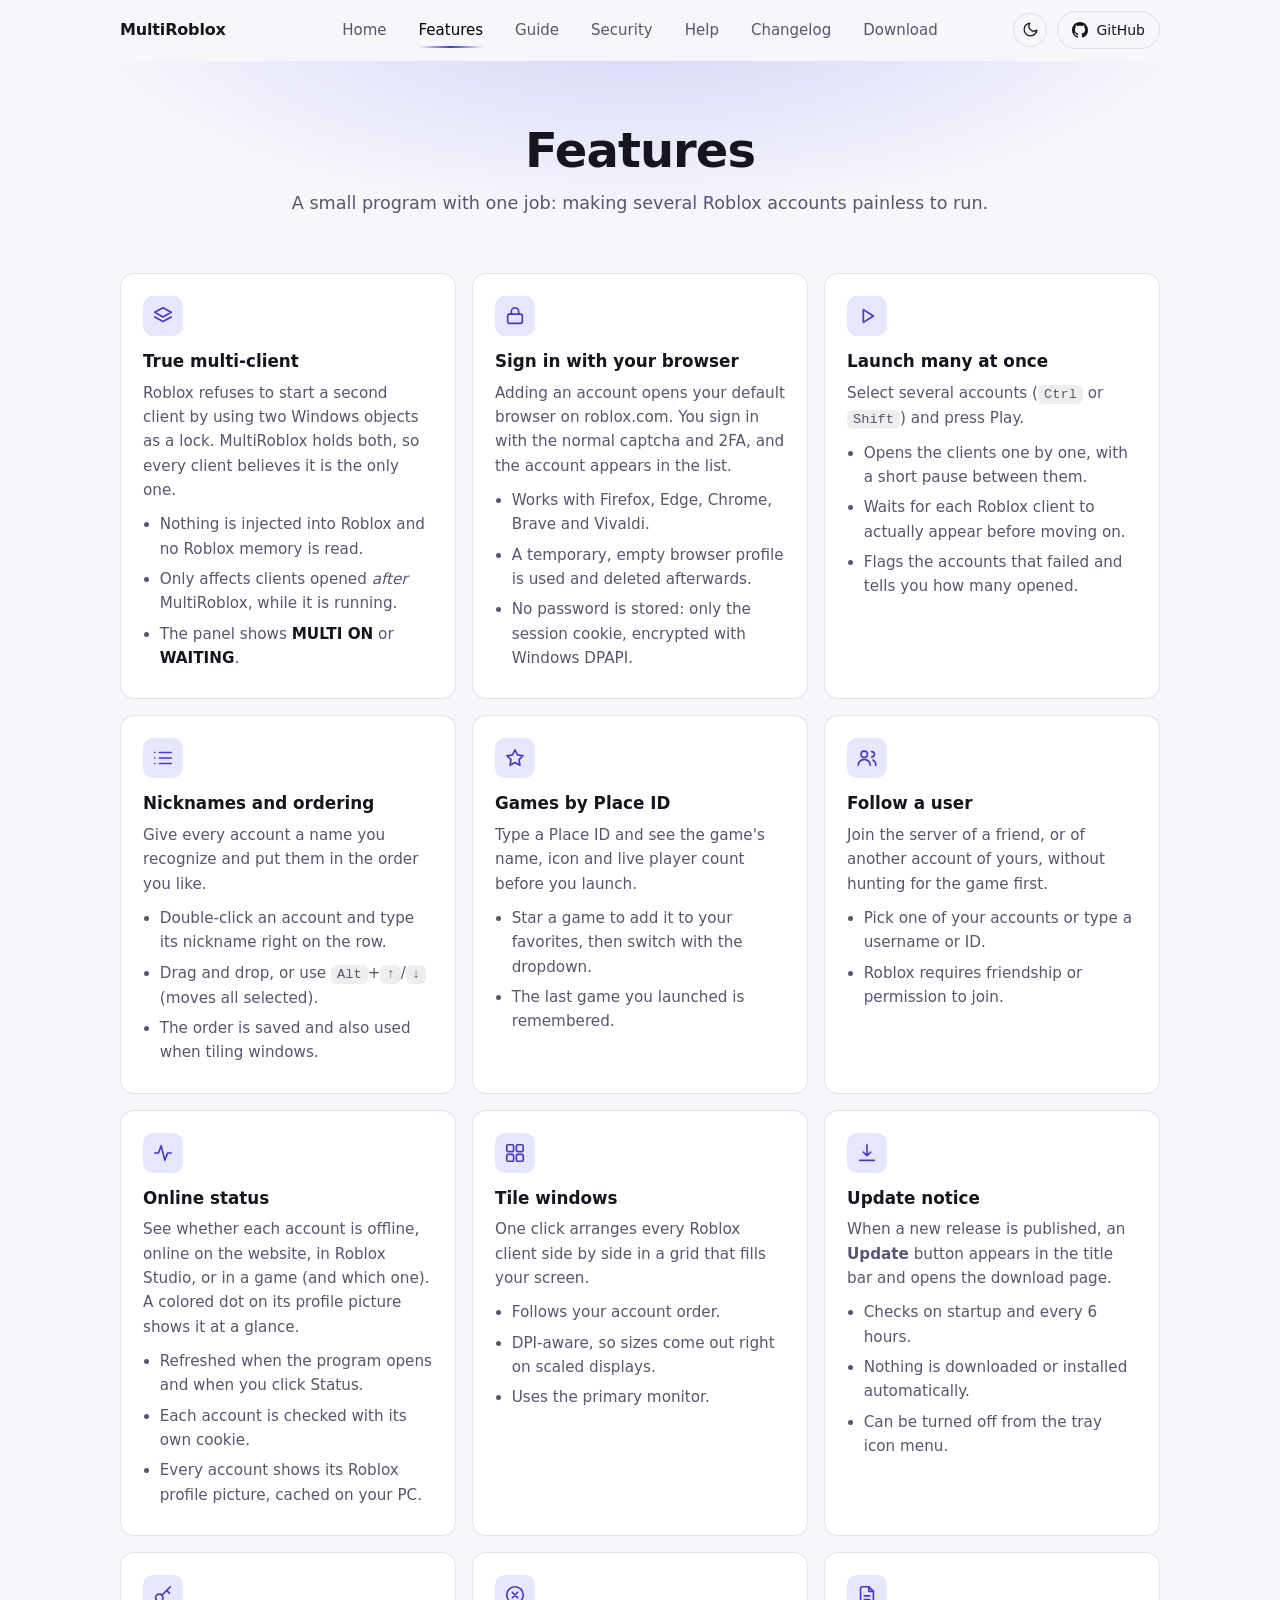
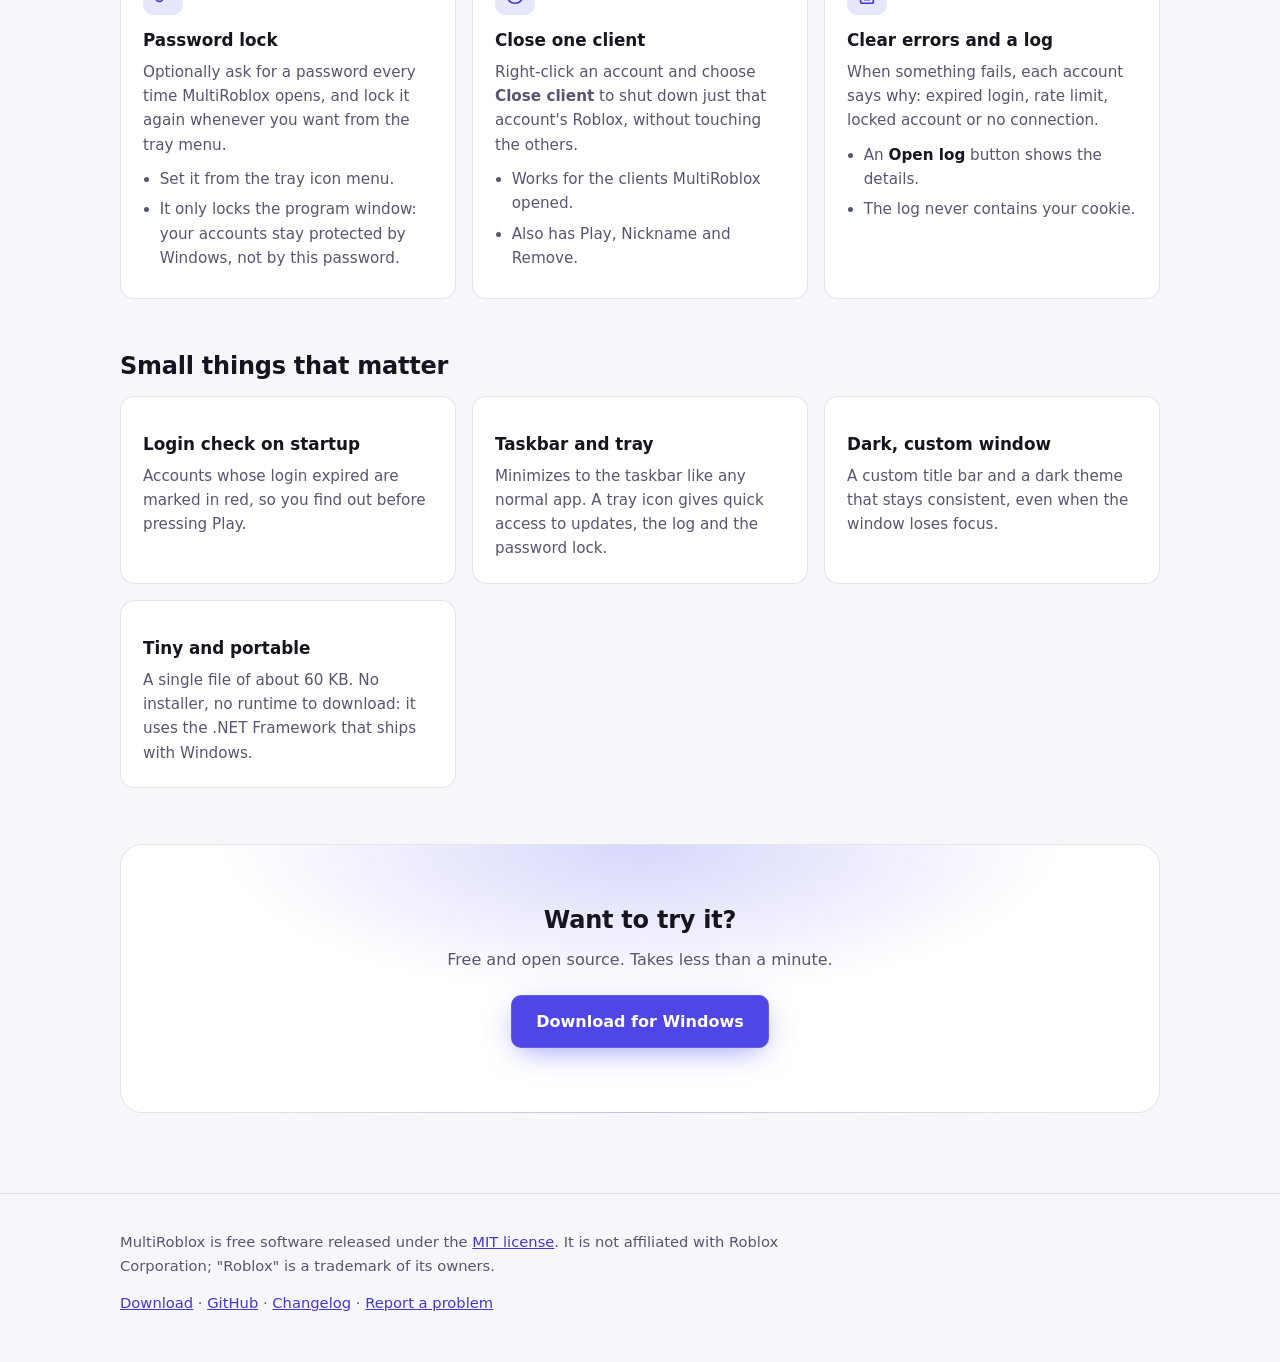
==== docs/features.html @ 62d74011 "Add multi-page website with light mode, changelog and 404 - Pages: Home, Features, Guide, Security, " ====
<!doctype html>
<html lang="en">
<head>
<meta charset="utf-8">
<meta name="viewport" content="width=device-width, initial-scale=1">
<title>Features - MultiRoblox</title>
<meta name="description" content="Everything MultiRoblox does: multi-client, browser sign-in without stored passwords, launching many accounts, nicknames and ordering, games by Place ID, follow user, online status, window tiling and update notices.">
<meta name="theme-color" content="#0b0b10">
<link rel="icon" href="icon.png">
<link rel="canonical" href="https://blnkdev.github.io/MultiRoblox/features.html">
<meta property="og:title" content="MultiRoblox features">
<meta property="og:image" content="https://blnkdev.github.io/MultiRoblox/og.png">
<meta property="og:image:width" content="1200">
<meta property="og:image:height" content="630">
<meta property="og:image:alt" content="MultiRoblox: multi-client launcher and account manager for Roblox">
<meta name="twitter:card" content="summary_large_image">
<meta name="twitter:image" content="https://blnkdev.github.io/MultiRoblox/og.png">
<link rel="stylesheet" href="style.css">
<script>(function(){var d=document.documentElement;d.classList.add('js');var t=null;try{t=localStorage.getItem('theme')}catch(e){}if(t!=='light'&&t!=='dark')t=window.matchMedia&&matchMedia('(prefers-color-scheme: light)').matches?'light':'dark';d.dataset.theme=t})()</script>
</head>

<body>
<header class="site-nav">
  <div class="nav-in">
    <a class="wordmark" href="index.html">MultiRoblox</a>
    <nav id="navlinks" class="links" aria-label="Main">
      <a href="index.html">Home</a>
      <a href="features.html" aria-current="page">Features</a>
      <a href="guide.html">Guide</a>
      <a href="security.html">Security</a>
      <a href="help.html">Help</a>
      <a href="changelog.html">Changelog</a>
      <a href="download.html">Download</a>
    </nav>
    <div class="nav-right">
      <button class="theme-btn" type="button" aria-label="Switch between light and dark theme" title="Switch theme"><svg class="sun" viewBox="0 0 24 24" aria-hidden="true"><circle cx="12" cy="12" r="4"/><path d="M12 2v2M12 20v2M4.93 4.93l1.41 1.41M17.66 17.66l1.41 1.41M2 12h2M20 12h2M4.93 19.07l1.41-1.41M17.66 6.34l1.41-1.41"/></svg><svg class="moon" viewBox="0 0 24 24" aria-hidden="true"><path d="M21 12.8A9 9 0 1 1 11.2 3a7 7 0 0 0 9.8 9.8Z"/></svg></button>
      <a class="gh" href="https://github.com/blnkDev/MultiRoblox"><svg viewBox="0 0 16 16" aria-hidden="true"><path d="M8 0C3.58 0 0 3.58 0 8c0 3.54 2.29 6.53 5.47 7.59.4.07.55-.17.55-.38 0-.19-.01-.82-.01-1.49-2.01.37-2.53-.49-2.69-.94-.09-.23-.48-.94-.82-1.13-.28-.15-.68-.52-.01-.53.63-.01 1.08.58 1.23.82.72 1.21 1.87.87 2.33.66.07-.52.28-.87.51-1.07-1.78-.2-3.64-.89-3.64-3.95 0-.87.31-1.59.82-2.15-.08-.2-.36-1.02.08-2.12 0 0 .67-.21 2.2.82.64-.18 1.32-.27 2-.27.68 0 1.36.09 2 .27 1.53-1.04 2.2-.82 2.2-.82.44 1.1.16 1.92.08 2.12.51.56.82 1.27.82 2.15 0 3.07-1.87 3.75-3.65 3.95.29.25.54.73.54 1.48 0 1.07-.01 1.93-.01 2.2 0 .21.15.46.55.38A8.013 8.013 0 0016 8c0-4.42-3.58-8-8-8z"/></svg><span class="gh-t">GitHub</span></a>
      <button class="menu-btn" type="button" aria-expanded="false" aria-controls="navlinks">Menu</button>
    </div>
  </div>
</header>

<main>
  <div class="page-head">
    <div class="wrap">
      <h1>Features</h1>
      <p>A small program with one job: making several Roblox accounts painless to run.</p>
    </div>
  </div>

  <div class="page-body">
    <div class="wrap">
      <div class="grid">
        <div class="card"><div class="ico"><svg viewBox="0 0 24 24"><path d="M12 3 3 8l9 5 9-5-9-5Z"/><path d="m3 13 9 5 9-5"/></svg></div>
          <h3>True multi-client</h3>
          <p>Roblox refuses to start a second client by using two Windows objects as a lock. MultiRoblox holds both, so every client believes it is the only one.</p>
          <ul><li>Nothing is injected into Roblox and no Roblox memory is read.</li><li>Only affects clients opened <em>after</em> MultiRoblox, while it is running.</li><li>The panel shows <strong>MULTI ON</strong> or <strong>WAITING</strong>.</li></ul></div>

        <div class="card"><div class="ico"><svg viewBox="0 0 24 24"><rect x="4" y="10" width="16" height="10" rx="2"/><path d="M8 10V7a4 4 0 0 1 8 0v3"/></svg></div>
          <h3>Sign in with your browser</h3>
          <p>Adding an account opens your default browser on roblox.com. You sign in with the normal captcha and 2FA, and the account appears in the list.</p>
          <ul><li>Works with Firefox, Edge, Chrome, Brave and Vivaldi.</li><li>A temporary, empty browser profile is used and deleted afterwards.</li><li>No password is stored: only the session cookie, encrypted with Windows DPAPI.</li></ul></div>

        <div class="card"><div class="ico"><svg viewBox="0 0 24 24"><path d="m8 5 11 7-11 7V5Z"/></svg></div>
          <h3>Launch many at once</h3>
          <p>Select several accounts (<code>Ctrl</code> or <code>Shift</code>) and press Play.</p>
          <ul><li>Opens the clients one by one, with a short pause between them.</li><li>Waits for each Roblox client to actually appear before moving on.</li><li>Flags the accounts that failed and tells you how many opened.</li></ul></div>

        <div class="card"><div class="ico"><svg viewBox="0 0 24 24"><path d="M8 6h13M8 12h13M8 18h13"/><path d="M3 6h.01M3 12h.01M3 18h.01"/></svg></div>
          <h3>Nicknames and ordering</h3>
          <p>Give every account a name you recognize and put them in the order you like.</p>
          <ul><li>Double-click an account and type its nickname right on the row.</li><li>Drag and drop, or use <code>Alt</code>+<code>&uarr;</code>/<code>&darr;</code> (moves all selected).</li><li>The order is saved and also used when tiling windows.</li></ul></div>

        <div class="card"><div class="ico"><svg viewBox="0 0 24 24"><path d="m12 3 2.7 5.6 6.1.9-4.4 4.3 1 6.1L12 17l-5.4 2.9 1-6.1L3.2 9.5l6.1-.9L12 3Z"/></svg></div>
          <h3>Games by Place ID</h3>
          <p>Type a Place ID and see the game's name, icon and live player count before you launch.</p>
          <ul><li>Star a game to add it to your favorites, then switch with the dropdown.</li><li>The last game you launched is remembered.</li></ul></div>

        <div class="card"><div class="ico"><svg viewBox="0 0 24 24"><circle cx="9" cy="8" r="3.5"/><path d="M2.5 20a6.5 6.5 0 0 1 13 0"/><path d="M17 11a3 3 0 1 0 0-6M18.5 14.2A6 6 0 0 1 21.5 20"/></svg></div>
          <h3>Follow a user</h3>
          <p>Join the server of a friend, or of another account of yours, without hunting for the game first.</p>
          <ul><li>Pick one of your accounts or type a username or ID.</li><li>Roblox requires friendship or permission to join.</li></ul></div>

        <div class="card"><div class="ico"><svg viewBox="0 0 24 24"><path d="M3 12h4l3-8 4 16 3-8h4"/></svg></div>
          <h3>Online status</h3>
          <p>See whether each account is offline, online on the website, in Roblox Studio, or in a game (and which one). A colored dot on its profile picture shows it at a glance.</p>
          <ul><li>Refreshed when the program opens and when you click Status.</li><li>Each account is checked with its own cookie.</li><li>Every account shows its Roblox profile picture, cached on your PC.</li></ul></div>

        <div class="card"><div class="ico"><svg viewBox="0 0 24 24"><rect x="3" y="3" width="7.5" height="7.5" rx="1.5"/><rect x="13.5" y="3" width="7.5" height="7.5" rx="1.5"/><rect x="3" y="13.5" width="7.5" height="7.5" rx="1.5"/><rect x="13.5" y="13.5" width="7.5" height="7.5" rx="1.5"/></svg></div>
          <h3>Tile windows</h3>
          <p>One click arranges every Roblox client side by side in a grid that fills your screen.</p>
          <ul><li>Follows your account order.</li><li>DPI-aware, so sizes come out right on scaled displays.</li><li>Uses the primary monitor.</li></ul></div>

        <div class="card"><div class="ico"><svg viewBox="0 0 24 24"><path d="M12 3v12m0 0-4-4m4 4 4-4"/><path d="M4 20h16"/></svg></div>
          <h3>Update notice</h3>
          <p>When a new release is published, an <strong>Update</strong> button appears in the title bar and opens the download page.</p>
          <ul><li>Checks on startup and every 6 hours.</li><li>Nothing is downloaded or installed automatically.</li><li>Can be turned off from the tray icon menu.</li></ul></div>
        <div class="card"><div class="ico"><svg viewBox="0 0 24 24"><circle cx="8" cy="15" r="4"/><path d="m11 12 9-9M16 7l3 3"/></svg></div>
          <h3>Password lock</h3>
          <p>Optionally ask for a password every time MultiRoblox opens, and lock it again whenever you want from the tray menu.</p>
          <ul><li>Set it from the tray icon menu.</li><li>It only locks the program window: your accounts stay protected by Windows, not by this password.</li></ul></div>

        <div class="card"><div class="ico"><svg viewBox="0 0 24 24"><circle cx="12" cy="12" r="9"/><path d="m9 9 6 6M15 9l-6 6"/></svg></div>
          <h3>Close one client</h3>
          <p>Right-click an account and choose <strong>Close client</strong> to shut down just that account's Roblox, without touching the others.</p>
          <ul><li>Works for the clients MultiRoblox opened.</li><li>Also has Play, Nickname and Remove.</li></ul></div>

        <div class="card"><div class="ico"><svg viewBox="0 0 24 24"><path d="M14 3H7a2 2 0 0 0-2 2v14a2 2 0 0 0 2 2h10a2 2 0 0 0 2-2V8l-5-5Z"/><path d="M14 3v5h5M9 13h6M9 17h6"/></svg></div>
          <h3>Clear errors and a log</h3>
          <p>When something fails, each account says why: expired login, rate limit, locked account or no connection.</p>
          <ul><li>An <strong>Open log</strong> button shows the details.</li><li>The log never contains your cookie.</li></ul></div>
      </div>

      <h2>Small things that matter</h2>
      <div class="grid">
        <div class="card"><h3>Login check on startup</h3><p>Accounts whose login expired are marked in red, so you find out before pressing Play.</p></div>
        <div class="card"><h3>Taskbar and tray</h3><p>Minimizes to the taskbar like any normal app. A tray icon gives quick access to updates, the log and the password lock.</p></div>
        <div class="card"><h3>Dark, custom window</h3><p>A custom title bar and a dark theme that stays consistent, even when the window loses focus.</p></div>
        <div class="card"><h3>Tiny and portable</h3><p>A single file of about 60 KB. No installer, no runtime to download: it uses the .NET Framework that ships with Windows.</p></div>
      </div>

      <div style="margin-top:56px"><div class="cta-band">
        <h2>Want to try it?</h2>
        <p>Free and open source. Takes less than a minute.</p>
        <a class="btn" data-dl href="https://github.com/blnkDev/MultiRoblox/releases/latest">Download for Windows</a>
      </div></div>
    </div>
  </div>
</main>

<footer>
  <div class="wrap">
    <p>MultiRoblox is free software released under the <a href="https://github.com/blnkDev/MultiRoblox/blob/main/LICENSE">MIT license</a>. It is not affiliated with Roblox Corporation; "Roblox" is a trademark of its owners.</p>
    <p><a href="download.html">Download</a> &middot; <a href="https://github.com/blnkDev/MultiRoblox">GitHub</a> &middot; <a href="changelog.html">Changelog</a> &middot; <a href="https://github.com/blnkDev/MultiRoblox/issues">Report a problem</a></p>
  </div>
</footer>
<script src="site.js" defer></script>
</body>
</html>
---- docs/style.css ----
:root {
  --bg: #0b0b10;
  --bg2: #101017;
  --card: #15151d;
  --line: rgba(255, 255, 255, .08);
  --text: #ececf4;
  --muted: #a0a0b8;
  --accent: #6366f1;
  --accent2: #a5b4fc;
  --btn: #4f46e5;
  --btn-hover: #4338ca;
  --green: #50dc78;
  --warn: #f5a524;
  --strong: #fff;
  --ov: rgba(255, 255, 255, .06);
  --ov2: rgba(255, 255, 255, .07);
  --ov3: rgba(255, 255, 255, .08);
  --line-strong: rgba(255, 255, 255, .22);
  --nav-bg: rgba(11, 11, 16, .8);
  --nav-bg-solid: rgba(11, 11, 16, .97);
  --code-bg: #0e0e15;
  --code-fg: #dcdcf0;
  --shadow-img: rgba(0, 0, 0, .65);
  --glow: rgba(129, 140, 248, .35);
  --glow-nav: rgba(165, 180, 252, .7);
  --panel-a: rgba(255, 255, 255, .035);
  --panel-b: rgba(255, 255, 255, .01);
  --h1-a: #a5b4fc;
  --h1-b: #6366f1;
  --chip-on-bg: rgba(24, 70, 44, .85); --chip-on-fg: var(--green);
  --chip-wait-bg: rgba(80, 56, 20, .85); --chip-wait-fg: #ffaa3c;
  --chip-bad-bg: rgba(120, 30, 30, .6); --chip-bad-fg: #ff8a8a;
  --chip-info-bg: rgba(60, 60, 150, .5); --chip-info-fg: var(--accent2);
  color-scheme: dark;
  --radius: 14px;
}
* { box-sizing: border-box; }
html { scroll-behavior: smooth; }
body {
  margin: 0;
  background: var(--bg);
  color: var(--text);
  font: 16px/1.6 "Segoe UI", system-ui, -apple-system, Roboto, Helvetica, Arial, sans-serif;
  -webkit-font-smoothing: antialiased;
}
a { color: var(--accent2); }
a:hover { color: var(--strong); }
:focus-visible { outline: 2px solid var(--accent2); outline-offset: 3px; border-radius: 6px; }
.wrap { max-width: 1080px; margin: 0 auto; padding: 0 20px; }

/* hero */
.hero {
  position: relative;
  padding: 72px 0 80px;
  background:
    radial-gradient(900px 420px at 15% -10%, rgba(99, 102, 241, .28), transparent 70%),
    radial-gradient(700px 380px at 95% 30%, rgba(129, 140, 248, .14), transparent 70%);
}
.hero .wrap { display: grid; grid-template-columns: 1.1fr .9fr; gap: 48px; align-items: center; }
.eyebrow { color: var(--accent2); font-weight: 600; font-size: 14px; letter-spacing: .08em; text-transform: uppercase; margin: 0 0 14px; }
h1 { font-size: clamp(2.2rem, 5vw, 3.6rem); line-height: 1.08; margin: 0 0 18px; font-weight: 800; letter-spacing: -.02em; }
h1 span { background: linear-gradient(90deg, var(--h1-a), var(--h1-b)); -webkit-background-clip: text; background-clip: text; color: transparent; }
.lead { font-size: 1.15rem; color: var(--muted); max-width: 34em; margin: 0 0 28px; }
.cta { display: flex; flex-wrap: wrap; gap: 12px; margin-bottom: 14px; }
.btn {
  display: inline-block; padding: 13px 24px; border-radius: 10px;
  font-weight: 700; font-size: 1rem; text-decoration: none;
  background: var(--btn); color: #fff; border: 1px solid rgba(255, 255, 255, .12);
  box-shadow: 0 8px 30px -8px rgba(99, 102, 241, .7);
  transition: background .15s, transform .15s;
}
.btn:hover { background: var(--btn-hover); color: #fff; transform: translateY(-1px); }
.btn.ghost { background: transparent; box-shadow: none; border-color: var(--line); color: var(--text); }
.btn.ghost:hover { background: var(--ov); }
.fine { color: var(--muted); font-size: .9rem; margin: 0; }
.shot { justify-self: center; position: relative; }
.shot::before {
  content: ""; position: absolute; inset: -30px; z-index: 0;
  background: radial-gradient(closest-side, rgba(99, 102, 241, .35), transparent);
}
.shot img {
  position: relative; z-index: 1; display: block;
  width: 100%; max-width: 440px; height: auto;
  filter: drop-shadow(0 30px 40px var(--shadow-img));   /* follows the rounded, transparent corners of site-shot.png */
}

/* sections */
section { padding: 72px 0; }
section.alt { background: var(--bg2); border-block: 1px solid var(--line); }
h2 { font-size: clamp(1.6rem, 3.2vw, 2.2rem); margin: 0 0 10px; letter-spacing: -.01em; }
.sub { color: var(--muted); margin: 0 0 36px; max-width: 40em; }
.grid { display: grid; gap: 16px; grid-template-columns: repeat(auto-fit, minmax(250px, 1fr)); }
.card { background: var(--card); border: 1px solid var(--line); border-radius: var(--radius); padding: 22px; }
.card h3 { margin: 12px 0 6px; font-size: 1.05rem; }
.card p { margin: 0; color: var(--muted); font-size: .95rem; }
.ico {
  width: 40px; height: 40px; border-radius: 10px;
  display: grid; place-items: center;
  background: rgba(99, 102, 241, .16); color: var(--accent2);
}
.ico svg { width: 22px; height: 22px; fill: none; stroke: currentColor; stroke-width: 1.8; stroke-linecap: round; stroke-linejoin: round; }
.steps { counter-reset: s; }
.steps .card { position: relative; padding-top: 30px; }
.steps .card::before {
  counter-increment: s; content: counter(s);
  position: absolute; top: -16px; left: 22px;
  width: 34px; height: 34px; border-radius: 50%;
  display: grid; place-items: center;
  background: var(--btn); color: #fff; font-weight: 800;
  box-shadow: 0 6px 18px -4px rgba(99, 102, 241, .8);
}
.steps { margin-top: 28px; }
.two { display: grid; gap: 16px; grid-template-columns: 1fr 1fr; }
.card ul { margin: 10px 0 0; padding-left: 1.1em; color: var(--muted); font-size: .95rem; }
.card li { margin: 6px 0; }
.card li strong { color: var(--text); }
code { background: var(--ov2); padding: 2px 6px; border-radius: 6px; font-size: .9em; }
.notice {
  border: 1px solid rgba(245, 165, 36, .45); background: rgba(245, 165, 36, .07);
  border-radius: var(--radius); padding: 22px 24px;
}
.notice h2 { font-size: 1.3rem; color: var(--warn); }
.notice ul { margin: 10px 0 0; padding-left: 1.2em; color: var(--text); }
.notice li { margin: 8px 0; }
details { background: var(--card); border: 1px solid var(--line); border-radius: var(--radius); margin: 10px 0; }
summary { cursor: pointer; padding: 16px 20px; font-weight: 600; list-style: none; display: flex; justify-content: space-between; align-items: center; gap: 16px; }
summary::-webkit-details-marker { display: none; }
summary::after { content: ""; flex: none; width: 8px; height: 8px; border-right: 2px solid var(--muted); border-bottom: 2px solid var(--muted); transform: rotate(45deg) translate(-2px, -2px); transition: transform .2s ease, border-color .2s ease; }
details[open] summary::after { transform: rotate(-135deg) translate(-2px, -2px); border-color: var(--accent2); }
summary:hover::after { border-color: var(--accent2); }
details[open] summary { border-bottom: 1px solid var(--line); }
details p { margin: 0; padding: 14px 20px 18px; color: var(--muted); }
footer { border-top: 1px solid var(--line); padding: 36px 0 48px; color: var(--muted); font-size: .92rem; }
footer .wrap { display: flex; flex-wrap: wrap; gap: 14px 28px; justify-content: space-between; }
footer p { margin: 0; max-width: 46em; }

/* micro-interactions: skipped for people who asked for reduced motion */
.card { position: relative; }
.card::after {   /* spotlight that follows the pointer */
  content: ""; position: absolute; inset: 0; border-radius: inherit; pointer-events: none; opacity: 0;
  background: radial-gradient(260px circle at var(--mx, 50%) var(--my, 50%), rgba(129, 140, 248, .16), transparent 70%);
}
.reveal { opacity: 0; }
.reveal.in { opacity: 1; animation: rise .6s cubic-bezier(.2, .7, .2, 1) backwards; animation-delay: calc(var(--i, 0) * 70ms); }
@keyframes rise { from { opacity: 0; transform: translateY(18px); } to { opacity: 1; transform: none; } }
@keyframes pop { from { transform: scale(0); } to { transform: scale(1); } }
@keyframes float { 0%, 100% { transform: translateY(0); } 50% { transform: translateY(-8px); } }
@keyframes fade { from { opacity: 0; transform: translateY(-4px); } to { opacity: 1; transform: none; } }
@media (prefers-reduced-motion: no-preference) {
  .hero .wrap > div > * { animation: rise .7s cubic-bezier(.2, .7, .2, 1) backwards; }
  .hero .wrap > div > :nth-child(2) { animation-delay: .08s; }
  .hero .wrap > div > :nth-child(3) { animation-delay: .16s; }
  .hero .wrap > div > :nth-child(4) { animation-delay: .24s; }
  .hero .wrap > div > :nth-child(5) { animation-delay: .32s; }
  .shot { animation: rise .9s .2s cubic-bezier(.2, .7, .2, 1) backwards, float 7s 1.2s ease-in-out infinite; }
  .shot img { transition: transform .25s ease-out; will-change: transform; }

  .btn { position: relative; overflow: hidden; transition: background .15s, transform .15s, box-shadow .2s; }
  .btn:hover { box-shadow: 0 12px 36px -8px rgba(99, 102, 241, .9); }
  .btn:active { transform: translateY(0) scale(.97); }
  .btn:not(.ghost)::after {   /* light sweep on hover */
    content: ""; position: absolute; inset: 0; pointer-events: none;
    background: linear-gradient(105deg, transparent 30%, rgba(255, 255, 255, .28) 50%, transparent 70%);
    transform: translateX(-120%);
  }
  .btn:not(.ghost):hover::after { transform: translateX(120%); transition: transform .7s ease; }

  .card { transition: transform .2s ease, border-color .2s ease; }
  .card:hover { transform: translateY(-4px); border-color: rgba(129, 140, 248, .4); }
  .card:hover::after { opacity: 1; transition: opacity .25s ease; }
  .ico { transition: transform .25s cubic-bezier(.3, 1.6, .5, 1), background .2s ease; }
  .card:hover .ico { transform: scale(1.12) rotate(-5deg); background: rgba(99, 102, 241, .3); }
  .steps .card.in::before { animation: pop .5s .25s cubic-bezier(.3, 1.6, .5, 1) backwards; }
  details { transition: border-color .2s ease; }
  details:hover { border-color: rgba(129, 140, 248, .35); }
  details[open] p { animation: fade .3s ease; }
  summary { transition: color .15s ease; }
  summary:hover { color: var(--strong); }
  footer a { transition: color .15s ease; }
}

@media (max-width: 860px) {
  .hero { padding: 48px 0 56px; }
  .hero .wrap { grid-template-columns: 1fr; gap: 40px; }
  .two { grid-template-columns: 1fr; }
  section { padding: 56px 0; }
}
@media (prefers-reduced-motion: reduce) {
  html { scroll-behavior: auto; }
  .btn { transition: none; }
}

/* ---------- navigation: centered text links, no logo icon ---------- */
.site-nav { position: sticky; top: 0; z-index: 20; border-bottom: 1px solid transparent; transition: background .2s ease, border-color .2s ease; }
.site-nav.scrolled { background: var(--nav-bg); backdrop-filter: blur(10px); border-bottom-color: var(--line); }
.nav-in { max-width: 1080px; margin: 0 auto; padding: 0 20px; height: 60px; display: grid; grid-template-columns: 1fr auto 1fr; align-items: center; }
.wordmark { justify-self: start; font-weight: 700; letter-spacing: -.01em; color: var(--text); text-decoration: none; }
.wordmark:hover { color: var(--strong); }
.links { display: flex; gap: 4px; }
.links a { position: relative; padding: 8px 14px; border-radius: 8px; color: var(--muted); text-decoration: none; font-size: 15px; white-space: nowrap; transition: color .15s ease; }
.links a:hover { color: var(--strong); }
.links a[aria-current="page"] { color: var(--strong); text-shadow: 0 0 18px var(--glow-nav); }
.links a[aria-current="page"]::after { content: ""; position: absolute; left: 14px; right: 14px; bottom: 2px; height: 2px; border-radius: 2px; background: linear-gradient(90deg, transparent, var(--accent2), transparent); }
.nav-right { justify-self: end; display: flex; align-items: center; gap: 10px; }
.gh { display: inline-flex; align-items: center; gap: 8px; padding: 7px 14px; border: 1px solid var(--line); border-radius: 999px; color: var(--text); text-decoration: none; font-size: 14px; transition: background .15s ease, border-color .15s ease; }
.gh:hover { background: var(--ov); border-color: var(--line-strong); color: var(--strong); }
.gh svg { width: 16px; height: 16px; fill: currentColor; }
.menu-btn { display: none; padding: 7px 14px; border: 1px solid var(--line); border-radius: 999px; background: transparent; color: var(--text); font: inherit; font-size: 14px; cursor: pointer; }
.menu-btn:hover { background: var(--ov); }

/* ---------- inner pages ---------- */
.page-head { text-align: center; padding: 64px 0 28px; background: radial-gradient(800px 300px at 50% -30%, rgba(99, 102, 241, .24), transparent 70%); }
.page-head h1 { font-size: clamp(2rem, 4.6vw, 3rem); margin: 0 0 12px; text-shadow: 0 0 40px var(--glow); }
.page-head p { color: var(--muted); max-width: 40em; margin: 0 auto; font-size: 1.1rem; }
.page-body { padding: 28px 0 80px; }
.page-body h2 { margin: 48px 0 10px; font-size: 1.5rem; }
.page-body h2:first-child { margin-top: 0; }
.panel { background: linear-gradient(180deg, var(--panel-a), var(--panel-b)); border: 1px solid var(--line); border-radius: 22px; padding: 28px; }
.stack > * + * { margin-top: 18px; }
.tablewrap { overflow-x: auto; border: 1px solid var(--line); border-radius: var(--radius); background: var(--card); }
table { width: 100%; border-collapse: collapse; font-size: .95rem; }
th, td { text-align: left; padding: 12px 16px; border-bottom: 1px solid var(--line); vertical-align: top; }
tr:last-child td { border-bottom: 0; }
th { color: var(--muted); font-weight: 600; white-space: nowrap; }
td:first-child { white-space: nowrap; }
pre.code { background: var(--code-bg); border: 1px solid var(--line); border-radius: 10px; padding: 14px 16px; overflow-x: auto; margin: 12px 0 0; font: 13.5px/1.55 Consolas, "Cascadia Mono", monospace; color: var(--code-fg); }
.chip { display: inline-block; padding: 2px 10px; border-radius: 999px; font-size: .82rem; font-weight: 700; background: var(--ov3); }
.chip.on { background: var(--chip-on-bg); color: var(--chip-on-fg); }
.chip.wait { background: var(--chip-wait-bg); color: var(--chip-wait-fg); }
.chip.bad { background: var(--chip-bad-bg); color: var(--chip-bad-fg); }
.chip.info { background: var(--chip-info-bg); color: var(--chip-info-fg); }
ol.guide { list-style: none; padding: 0; margin: 0; counter-reset: g; }
ol.guide > li { counter-increment: g; position: relative; padding: 0 0 28px 60px; }
ol.guide > li::before { content: counter(g); position: absolute; left: 0; top: 0; width: 38px; height: 38px; border-radius: 50%; display: grid; place-items: center; background: var(--btn); color: #fff; font-weight: 800; box-shadow: 0 6px 18px -4px rgba(99, 102, 241, .8); }
ol.guide > li::after { content: ""; position: absolute; left: 18px; top: 46px; bottom: 6px; width: 2px; background: var(--line); }
ol.guide > li:last-child { padding-bottom: 0; }
ol.guide > li:last-child::after { display: none; }
ol.guide h3 { margin: 6px 0 6px; font-size: 1.15rem; }
ol.guide p { margin: 0; color: var(--muted); }
.more { display: inline-block; margin-top: 24px; font-weight: 600; text-decoration: none; }
.more::after { content: " \2192"; display: inline-block; transition: transform .15s ease; }
.more:hover::after { transform: translateX(4px); }
.cta-band { text-align: center; padding: 56px 24px; border-radius: 22px; border: 1px solid var(--line); background: radial-gradient(600px 220px at 50% 0%, rgba(99, 102, 241, .26), transparent 70%), var(--card); }
.cta-band h2 { margin: 0 0 8px; }
.cta-band p { color: var(--muted); margin: 0 0 22px; }
.notes h4 { margin: 18px 0 6px; font-size: 1rem; }
.notes ul { margin: 0; padding-left: 1.2em; color: var(--muted); }
.notes p { color: var(--muted); margin: 8px 0; }
.dlbox { display: grid; grid-template-columns: 1.2fr 1fr; gap: 28px; align-items: center; }
.dlbox .btn { font-size: 1.1rem; padding: 15px 30px; }
.dlbox ul { margin: 0; padding-left: 1.1em; color: var(--muted); }
.dlbox li { margin: 6px 0; }

@media (max-width: 760px) {
  .nav-in { display: flex; flex-wrap: wrap; height: auto; min-height: 60px; align-items: center; }
  .wordmark { flex: 1; padding: 14px 0; }
  .links { order: 3; width: 100%; justify-content: center; flex-wrap: wrap; padding-bottom: 10px; }   /* no-JS fallback: the links wrap under the bar */
  .js .nav-in { flex-wrap: nowrap; height: 60px; }
  .js .links { display: none; position: absolute; left: 0; right: 0; top: 60px; flex-direction: column; gap: 0; width: auto; padding: 8px 20px 16px; background: var(--nav-bg-solid); backdrop-filter: blur(12px); border-bottom: 1px solid var(--line); }
  .js .links.open { display: flex; }
  .js .links a { padding: 13px 8px; }
  .js .links a[aria-current="page"]::after { left: 8px; right: auto; width: 28px; }
  .js .menu-btn { display: inline-flex; }
  .dlbox { grid-template-columns: 1fr; }
  .page-head { padding: 44px 0 20px; }
}
@media (prefers-reduced-motion: no-preference) {
  .gh svg { transition: transform .2s ease; }
  .gh:hover svg { transform: rotate(-8deg) scale(1.1); }
}

/* ---------- download page ---------- */
.verline { margin: 0 0 16px; color: var(--muted); font-size: .95rem; }
.verline .chip { margin-right: 8px; }
.checks { list-style: none; padding: 0; margin: 12px 0 0; }
.checks li { position: relative; padding: 6px 0 6px 30px; color: var(--text); }
.checks li::before { content: ""; position: absolute; left: 3px; top: 12px; width: 13px; height: 7px; border-left: 2px solid var(--green); border-bottom: 2px solid var(--green); transform: rotate(-45deg); }
details .dbody { padding: 14px 20px 18px; color: var(--muted); }

/* ---------- theme toggle ---------- */
.theme-btn { display: inline-flex; align-items: center; justify-content: center; width: 34px; height: 34px; padding: 0; border: 1px solid var(--line); border-radius: 999px; background: transparent; color: var(--text); cursor: pointer; }
.theme-btn:hover { background: var(--ov); border-color: var(--line-strong); }
.theme-btn svg { width: 17px; height: 17px; fill: none; stroke: currentColor; stroke-width: 1.8; stroke-linecap: round; stroke-linejoin: round; }
.theme-btn .moon { display: none; }
:root[data-theme="light"] .theme-btn .sun { display: none; }
:root[data-theme="light"] .theme-btn .moon { display: inline; }
@media (prefers-reduced-motion: no-preference) {
  .theme-btn svg { transition: transform .35s ease; }
  .theme-btn:hover svg { transform: rotate(40deg); }
}
@media (max-width: 460px) {
  .gh-t { display: none; }
  .gh { padding: 8px 10px; }
}

/* ---------- light theme ---------- */
:root[data-theme="light"] {
  color-scheme: light;
  --bg: #f6f6fb; --bg2: #eceef8; --card: #ffffff;
  --line: rgba(20, 20, 40, .11);
  --text: #15151f; --muted: #565670;
  --accent: #4f46e5; --accent2: #4338ca;
  --btn: #4f46e5; --btn-hover: #4338ca;
  --green: #15803d; --warn: #b45309;
  --strong: #000;
  --ov: rgba(20, 20, 40, .06); --ov2: rgba(20, 20, 40, .07); --ov3: rgba(20, 20, 40, .07);
  --line-strong: rgba(20, 20, 40, .28);
  --nav-bg: rgba(246, 246, 251, .85); --nav-bg-solid: rgba(246, 246, 251, .98);
  --code-bg: #eef0fa; --code-fg: #22223a;
  --shadow-img: rgba(40, 40, 90, .35);
  --glow: transparent; --glow-nav: transparent;
  --panel-a: rgba(20, 20, 40, .03); --panel-b: rgba(20, 20, 40, .01);
  --h1-a: #6366f1; --h1-b: #4338ca;
  --chip-on-bg: #d9f5e2; --chip-on-fg: #166534;
  --chip-wait-bg: #fdebc8; --chip-wait-fg: #92400e;
  --chip-bad-bg: #fde2e2; --chip-bad-fg: #b91c1c;
  --chip-info-bg: #e0e2fb; --chip-info-fg: #3730a3;
}

/* ---------- changelog and 404 ---------- */
.release + .release { margin-top: 40px; }
.release-head { display: flex; flex-wrap: wrap; align-items: center; gap: 10px 14px; }
.release-head h2 { margin: 0 !important; font-size: 1.5rem; }
.release-date { color: var(--muted); font-size: .95rem; }
.release-link { margin-left: auto; font-size: .92rem; }
.release .panel { margin-top: 14px; }
.err404 { text-align: center; padding: 90px 0 110px; }
.err404 .big { margin: 0; font-size: clamp(5rem, 18vw, 9rem); font-weight: 800; line-height: 1; background: linear-gradient(90deg, var(--h1-a), var(--h1-b)); -webkit-background-clip: text; background-clip: text; color: transparent; }
.err404 h1 { font-size: clamp(1.5rem, 3vw, 2rem); margin: 8px 0 10px; }
.err404 p { color: var(--muted); max-width: 32em; margin: 0 auto; }
.err404 .quick { display: flex; flex-wrap: wrap; justify-content: center; gap: 10px; margin-top: 28px; }
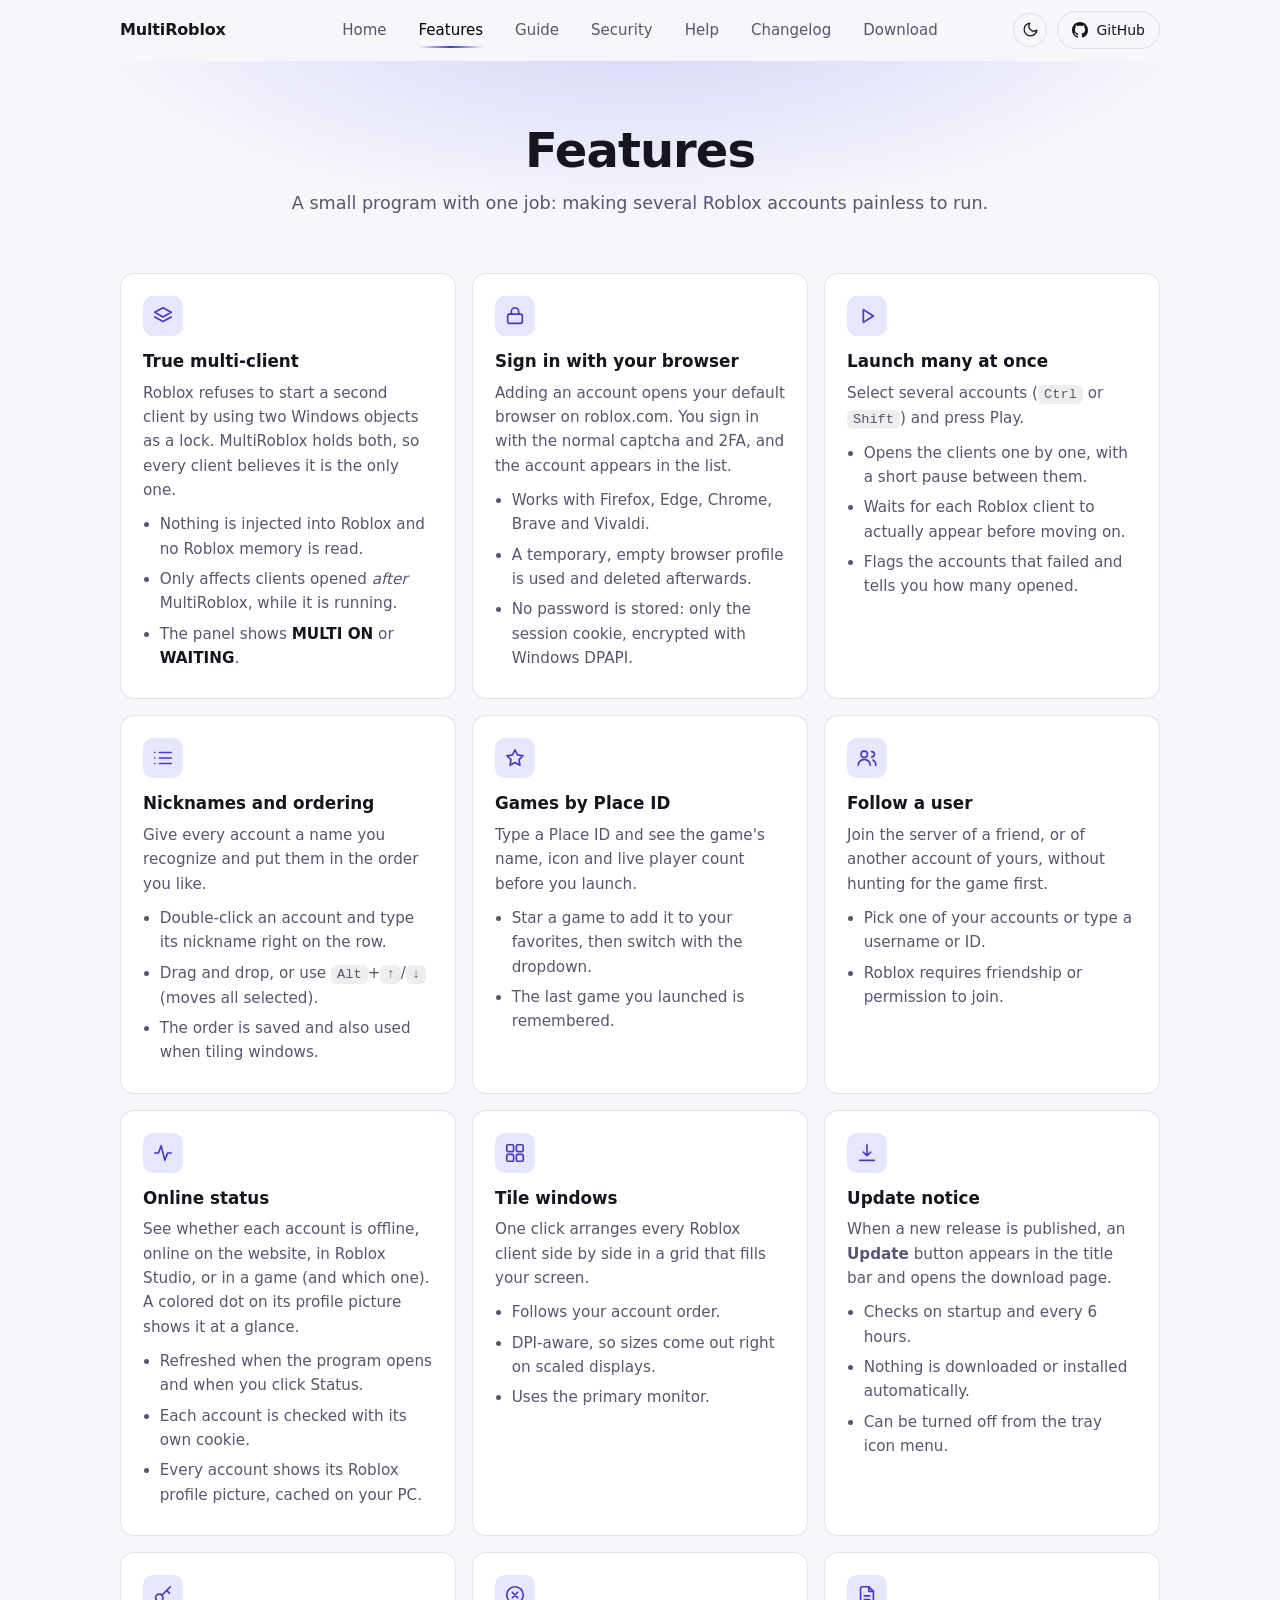
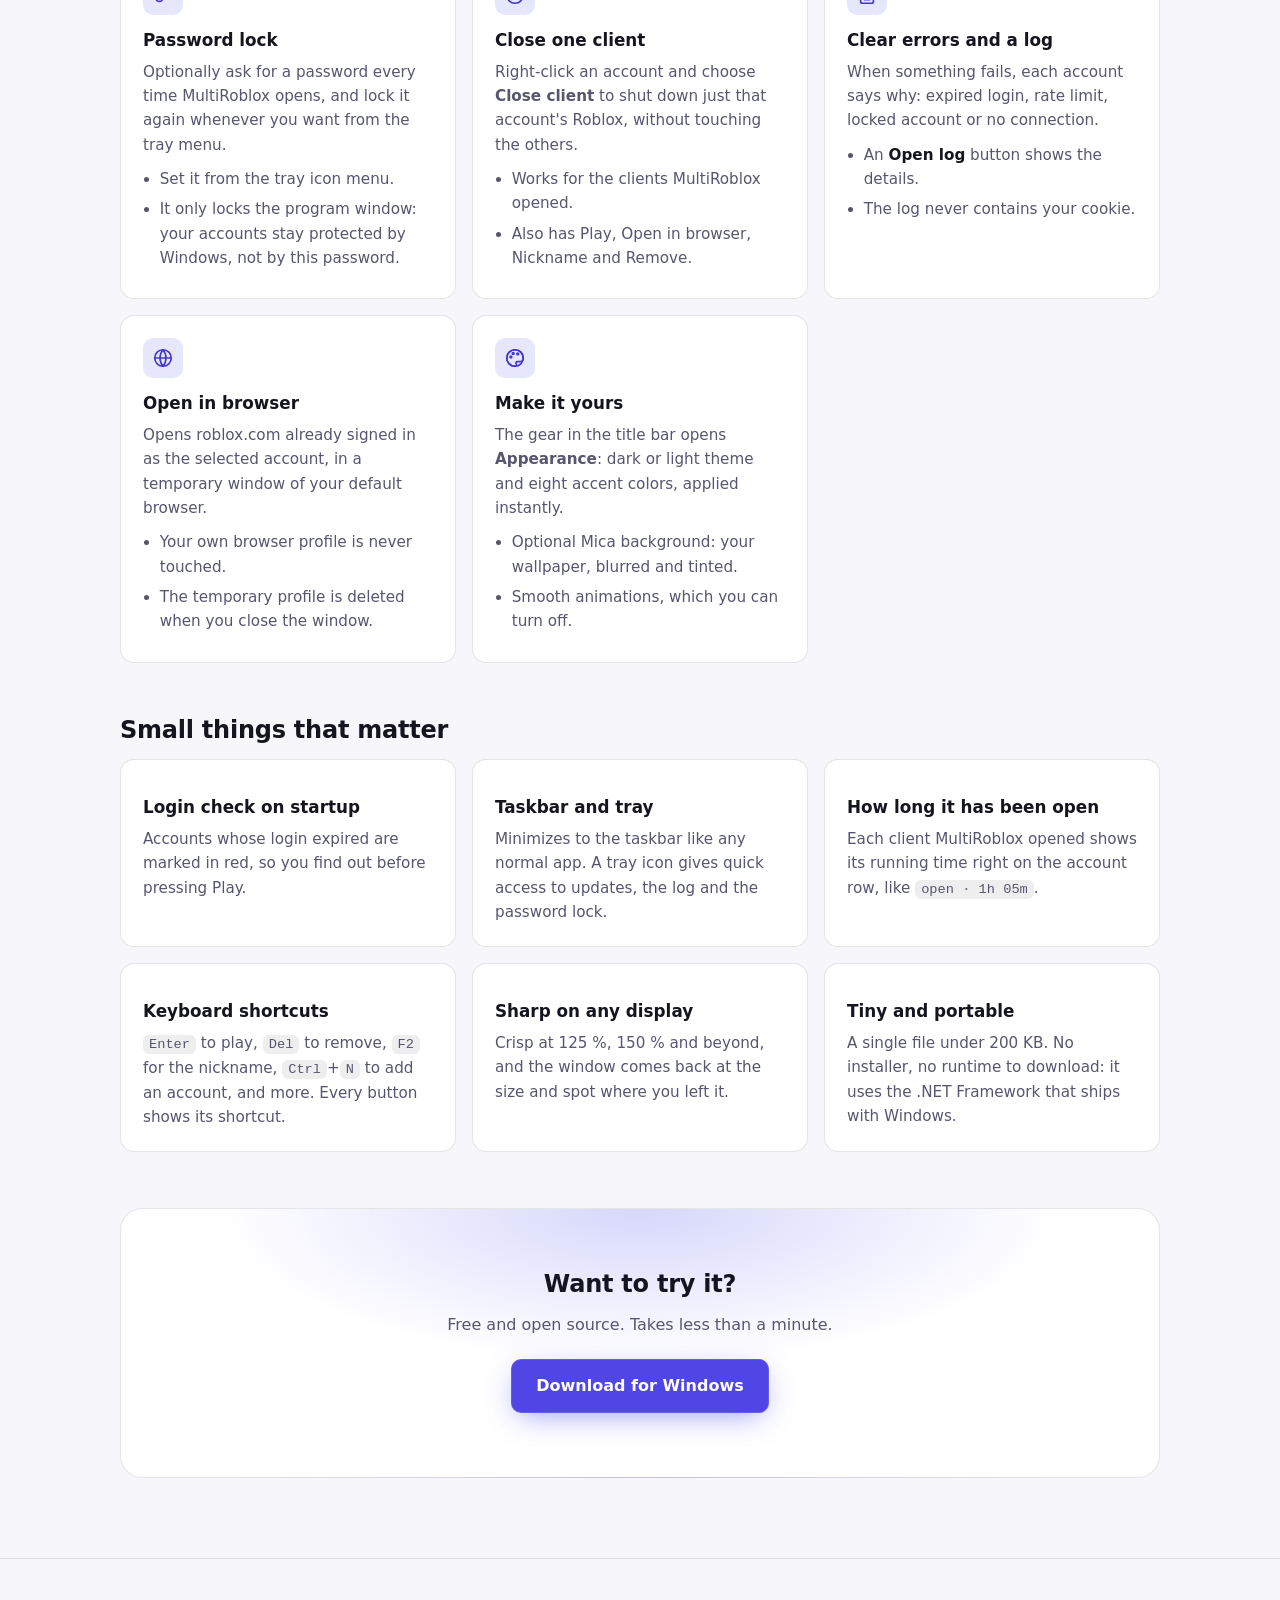
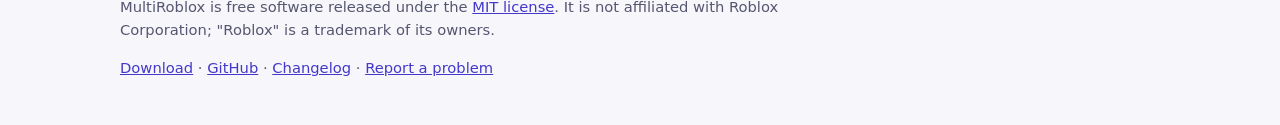
==== commit 2b5775d9: "Release v1.3.0: appearance, open in browser, DPI and shortcuts - Open in browser (replaces the Nickn" ====
--- a/docs/features.html
+++ b/docs/features.html
@@ -103,20 +103,32 @@
         <div class="card"><div class="ico"><svg viewBox="0 0 24 24"><circle cx="12" cy="12" r="9"/><path d="m9 9 6 6M15 9l-6 6"/></svg></div>
           <h3>Close one client</h3>
           <p>Right-click an account and choose <strong>Close client</strong> to shut down just that account's Roblox, without touching the others.</p>
-          <ul><li>Works for the clients MultiRoblox opened.</li><li>Also has Play, Nickname and Remove.</li></ul></div>
+          <ul><li>Works for the clients MultiRoblox opened.</li><li>Also has Play, Open in browser, Nickname and Remove.</li></ul></div>
 
         <div class="card"><div class="ico"><svg viewBox="0 0 24 24"><path d="M14 3H7a2 2 0 0 0-2 2v14a2 2 0 0 0 2 2h10a2 2 0 0 0 2-2V8l-5-5Z"/><path d="M14 3v5h5M9 13h6M9 17h6"/></svg></div>
           <h3>Clear errors and a log</h3>
           <p>When something fails, each account says why: expired login, rate limit, locked account or no connection.</p>
           <ul><li>An <strong>Open log</strong> button shows the details.</li><li>The log never contains your cookie.</li></ul></div>
+
+        <div class="card"><div class="ico"><svg viewBox="0 0 24 24"><circle cx="12" cy="12" r="9"/><path d="M3 12h18M12 3a14 14 0 0 1 0 18M12 3a14 14 0 0 0 0 18"/></svg></div>
+          <h3>Open in browser</h3>
+          <p>Opens roblox.com already signed in as the selected account, in a temporary window of your default browser.</p>
+          <ul><li>Your own browser profile is never touched.</li><li>The temporary profile is deleted when you close the window.</li></ul></div>
+
+        <div class="card"><div class="ico"><svg viewBox="0 0 24 24"><circle cx="12" cy="12" r="9"/><path d="M12 3a9 9 0 0 0 0 18c1.7 0 2-1.3 1.3-2.4-.7-1.1-.2-2.6 1.2-2.6H17a4 4 0 0 0 4-4c0-5-4-9-9-9Z"/><circle cx="7.5" cy="11" r="1"/><circle cx="10" cy="7" r="1"/><circle cx="15" cy="7.5" r="1"/></svg></div>
+          <h3>Make it yours</h3>
+          <p>The gear in the title bar opens <strong>Appearance</strong>: dark or light theme and eight accent colors, applied instantly.</p>
+          <ul><li>Optional Mica background: your wallpaper, blurred and tinted.</li><li>Smooth animations, which you can turn off.</li></ul></div>
       </div>
 
       <h2>Small things that matter</h2>
       <div class="grid">
         <div class="card"><h3>Login check on startup</h3><p>Accounts whose login expired are marked in red, so you find out before pressing Play.</p></div>
         <div class="card"><h3>Taskbar and tray</h3><p>Minimizes to the taskbar like any normal app. A tray icon gives quick access to updates, the log and the password lock.</p></div>
-        <div class="card"><h3>Dark, custom window</h3><p>A custom title bar and a dark theme that stays consistent, even when the window loses focus.</p></div>
-        <div class="card"><h3>Tiny and portable</h3><p>A single file of about 60 KB. No installer, no runtime to download: it uses the .NET Framework that ships with Windows.</p></div>
+        <div class="card"><h3>How long it has been open</h3><p>Each client MultiRoblox opened shows its running time right on the account row, like <code>open &middot; 1h 05m</code>.</p></div>
+        <div class="card"><h3>Keyboard shortcuts</h3><p><code>Enter</code> to play, <code>Del</code> to remove, <code>F2</code> for the nickname, <code>Ctrl</code>+<code>N</code> to add an account, and more. Every button shows its shortcut.</p></div>
+        <div class="card"><h3>Sharp on any display</h3><p>Crisp at 125 %, 150 % and beyond, and the window comes back at the size and spot where you left it.</p></div>
+        <div class="card"><h3>Tiny and portable</h3><p>A single file under 200 KB. No installer, no runtime to download: it uses the .NET Framework that ships with Windows.</p></div>
       </div>
 
       <div style="margin-top:56px"><div class="cta-band">
